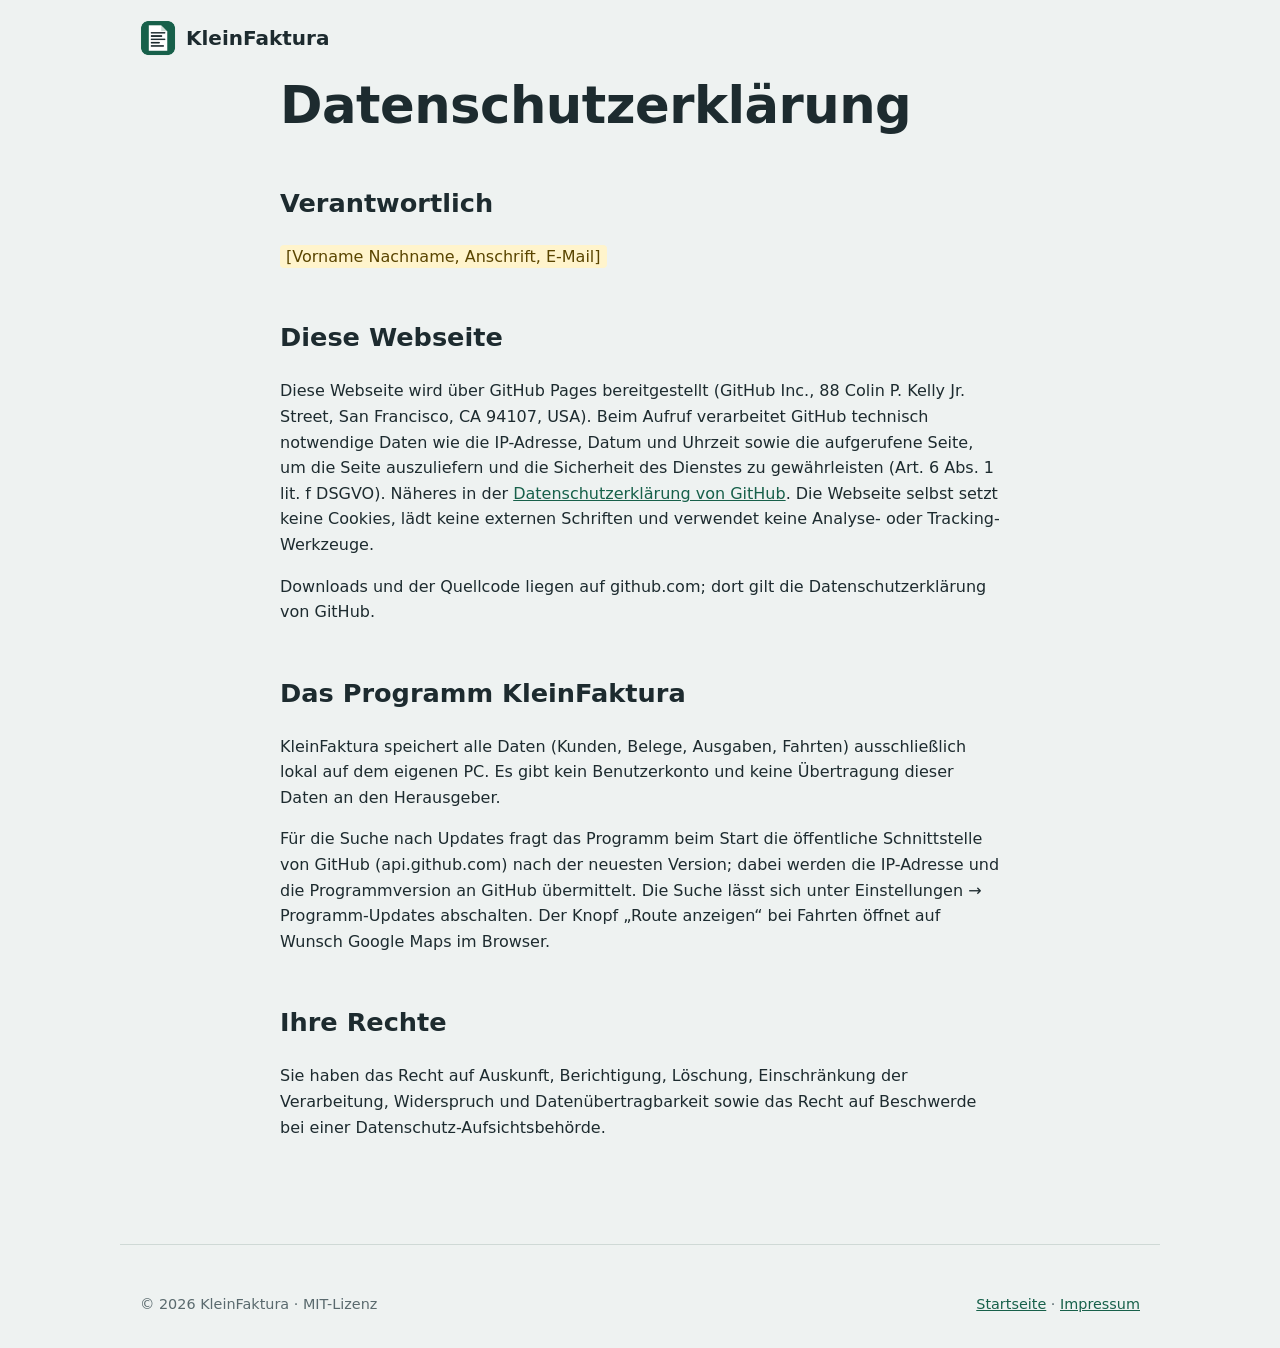
==== site/datenschutz.html @ 70b5de1a "KleinFaktura 2.0.0 Kostenloses Rechnungsprogramm für Kleinunternehmer unter Windows (MIT-Lizenz).  C" ====
<!doctype html>
<html lang="de">
<head>
<meta charset="utf-8">
<meta name="viewport" content="width=device-width, initial-scale=1">
<title>Datenschutz – KleinFaktura</title>
<meta name="robots" content="noindex">
<link rel="icon" href="icon.png">
<link rel="stylesheet" href="style.css">
</head>
<body>
<header class="wrap top">
  <a class="brand" href="./"><img src="icon.png" alt="" width="36" height="36"> KleinFaktura</a>
</header>
<main class="wrap legal">
  <h1>Datenschutzerklärung</h1>

  <h2>Verantwortlich</h2>
  <!-- AUSFÜLLEN: identisch mit dem Impressum. -->
  <p><span class="todo">[Vorname Nachname, Anschrift, E-Mail]</span></p>

  <h2>Diese Webseite</h2>
  <p>Diese Webseite wird über GitHub Pages bereitgestellt (GitHub Inc., 88 Colin P. Kelly Jr. Street,
    San Francisco, CA 94107, USA). Beim Aufruf verarbeitet GitHub technisch notwendige Daten wie die IP-Adresse,
    Datum und Uhrzeit sowie die aufgerufene Seite, um die Seite auszuliefern und die Sicherheit des Dienstes zu
    gewährleisten (Art. 6 Abs. 1 lit. f DSGVO). Näheres in der
    <a href="https://docs.github.com/de/site-policy/privacy-policies/github-general-privacy-statement">Datenschutzerklärung
    von GitHub</a>. Die Webseite selbst setzt keine Cookies, lädt keine externen Schriften und verwendet keine
    Analyse- oder Tracking-Werkzeuge.</p>
  <p>Downloads und der Quellcode liegen auf github.com; dort gilt die Datenschutzerklärung von GitHub.</p>

  <h2>Das Programm KleinFaktura</h2>
  <p>KleinFaktura speichert alle Daten (Kunden, Belege, Ausgaben, Fahrten) ausschließlich lokal auf dem eigenen
    PC. Es gibt kein Benutzerkonto und keine Übertragung dieser Daten an den Herausgeber.</p>
  <p>Für die Suche nach Updates fragt das Programm beim Start die öffentliche Schnittstelle von GitHub
    (api.github.com) nach der neuesten Version; dabei werden die IP-Adresse und die Programmversion an GitHub
    übermittelt. Die Suche lässt sich unter Einstellungen → Programm-Updates abschalten. Der Knopf „Route anzeigen“
    bei Fahrten öffnet auf Wunsch Google Maps im Browser.</p>

  <h2>Ihre Rechte</h2>
  <p>Sie haben das Recht auf Auskunft, Berichtigung, Löschung, Einschränkung der Verarbeitung, Widerspruch und
    Datenübertragbarkeit sowie das Recht auf Beschwerde bei einer Datenschutz-Aufsichtsbehörde.</p>
</main>
<footer class="wrap foot">
  <span>© 2026 KleinFaktura · MIT-Lizenz</span>
  <span><a href="./">Startseite</a> · <a href="impressum.html">Impressum</a></span>
</footer>
</body>
</html>
---- site/style.css ----
:root {
  --ground: #EEF2F1; --surface: #FFFFFF; --ink: #1D2B2F; --ink-2: #5A6A6E; --line: #CFD9D6;
  --action: #17604A; --action-hover: #0F4D3B; --tint: #DCEBE5;
}
@media (prefers-color-scheme: dark) {
  :root { --ground: #131A1C; --surface: #1B2427; --ink: #E4ECEA; --ink-2: #9FB0AD; --line: #2D3A3D;
          --action: #2E8A6C; --action-hover: #3AA07F; --tint: #1E3A31; }
}
* { box-sizing: border-box; }
body { margin: 0; background: var(--ground); color: var(--ink);
       font: 16px/1.6 "Segoe UI", system-ui, -apple-system, sans-serif; }
a { color: var(--action); }
.wrap { max-width: 1040px; margin: 0 auto; padding: 0 20px; }
.top { display: flex; align-items: center; justify-content: space-between; padding-top: 20px; padding-bottom: 20px;
       flex-wrap: wrap; gap: 12px; }
.brand { display: flex; align-items: center; gap: 10px; font-weight: 700; font-size: 1.25rem; color: var(--ink);
         text-decoration: none; }
nav a { margin-left: 20px; color: var(--ink-2); text-decoration: none; }
nav a:first-child { margin-left: 0; }
nav a:hover { color: var(--ink); }
.hero { padding-top: 56px; padding-bottom: 56px; }
h1 { font-size: clamp(2rem, 5vw, 3.2rem); line-height: 1.15; margin: 0 0 20px; letter-spacing: -0.01em; }
h2 { font-size: 1.6rem; margin: 48px 0 20px; }
h3 { font-size: 1.05rem; margin: 0 0 6px; }
.lead { font-size: 1.15rem; color: var(--ink-2); max-width: 680px; margin: 0 0 28px; }
.actions { display: flex; flex-wrap: wrap; gap: 12px; margin: 0 0 14px; }
.btn { display: inline-block; padding: 11px 20px; border-radius: 8px; border: 1px solid var(--line);
       background: var(--surface); color: var(--ink); text-decoration: none; font-weight: 600; }
.btn.primary { background: var(--action); border-color: var(--action); color: #fff; }
.btn.primary:hover { background: var(--action-hover); }
.fine { color: var(--ink-2); font-size: 0.9rem; margin: 0; }
.grid { display: grid; grid-template-columns: repeat(auto-fill, minmax(280px, 1fr)); gap: 16px; }
.grid article { background: var(--surface); border: 1px solid var(--line); border-radius: 10px; padding: 18px 20px; }
.grid p { margin: 0; color: var(--ink-2); font-size: 0.95rem; }
.steps { padding-left: 22px; }
.steps li { margin-bottom: 8px; }
code { background: var(--tint); padding: 1px 6px; border-radius: 4px; font-size: 0.9em; }
.note p { background: var(--tint); border-radius: 10px; padding: 16px 20px; margin: 0; }
.foot { display: flex; justify-content: space-between; flex-wrap: wrap; gap: 12px; color: var(--ink-2);
        font-size: 0.9rem; padding-top: 48px; padding-bottom: 32px; margin-top: 48px; border-top: 1px solid var(--line); }
.legal { max-width: 760px; padding-bottom: 40px; }
.todo { background: #FFF4CC; color: #5A4500; padding: 2px 6px; border-radius: 4px; }
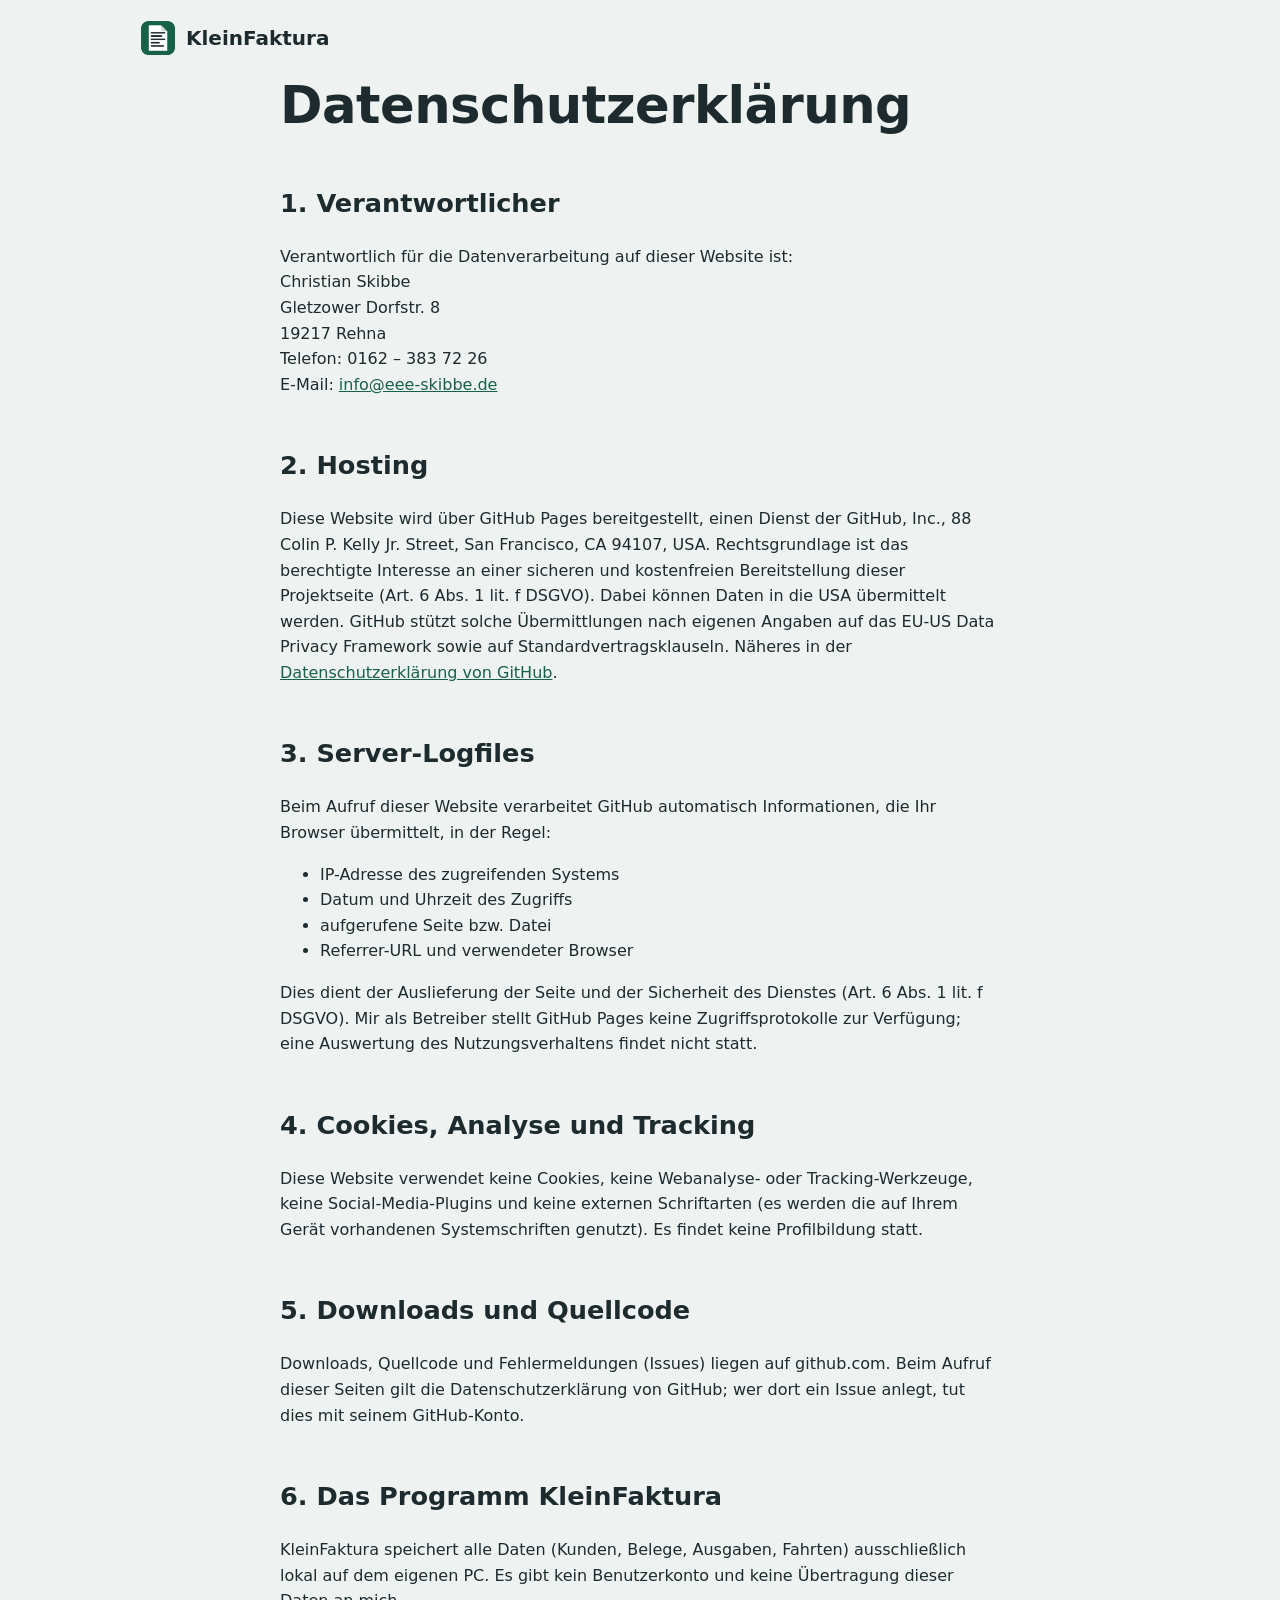
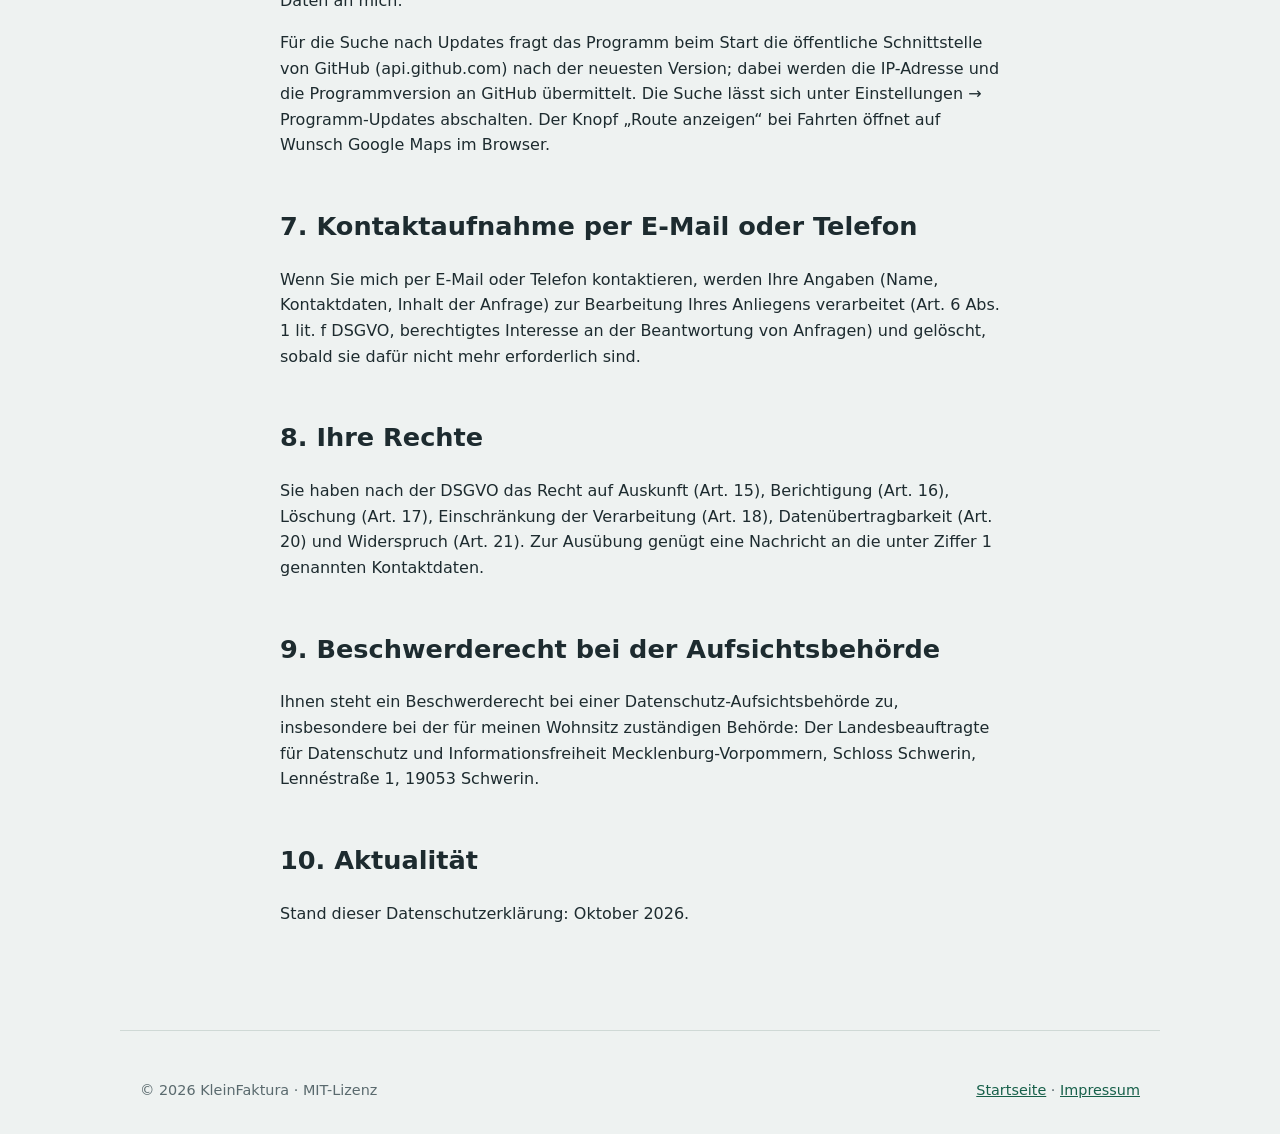
==== commit 03ceb569: "Impressum und Datenschutz ausgefüllt Co-Authored-By: Claude Opus 5.5 <noreply@anthropic.com>" ====
--- a/site/datenschutz.html
+++ b/site/datenschutz.html
@@ -15,31 +15,70 @@
 <main class="wrap legal">
   <h1>Datenschutzerklärung</h1>
 
-  <h2>Verantwortlich</h2>
-  <!-- AUSFÜLLEN: identisch mit dem Impressum. -->
-  <p><span class="todo">[Vorname Nachname, Anschrift, E-Mail]</span></p>
+  <h2>1. Verantwortlicher</h2>
+  <p>Verantwortlich für die Datenverarbeitung auf dieser Website ist:<br>
+    Christian Skibbe<br>
+    Gletzower Dorfstr. 8<br>
+    19217 Rehna<br>
+    Telefon: 0162 – 383 72 26<br>
+    E-Mail: <a href="mailto:info@eee-skibbe.de">info@eee-skibbe.de</a></p>
 
-  <h2>Diese Webseite</h2>
-  <p>Diese Webseite wird über GitHub Pages bereitgestellt (GitHub Inc., 88 Colin P. Kelly Jr. Street,
-    San Francisco, CA 94107, USA). Beim Aufruf verarbeitet GitHub technisch notwendige Daten wie die IP-Adresse,
-    Datum und Uhrzeit sowie die aufgerufene Seite, um die Seite auszuliefern und die Sicherheit des Dienstes zu
-    gewährleisten (Art. 6 Abs. 1 lit. f DSGVO). Näheres in der
+  <h2>2. Hosting</h2>
+  <p>Diese Website wird über GitHub Pages bereitgestellt, einen Dienst der GitHub, Inc., 88 Colin P. Kelly Jr.
+    Street, San Francisco, CA 94107, USA. Rechtsgrundlage ist das berechtigte Interesse an einer sicheren und
+    kostenfreien Bereitstellung dieser Projektseite (Art. 6 Abs. 1 lit. f DSGVO). Dabei können Daten in die USA
+    übermittelt werden. GitHub stützt solche Übermittlungen nach eigenen Angaben auf das EU-US Data Privacy
+    Framework sowie auf Standardvertragsklauseln. Näheres in der
     <a href="https://docs.github.com/de/site-policy/privacy-policies/github-general-privacy-statement">Datenschutzerklärung
-    von GitHub</a>. Die Webseite selbst setzt keine Cookies, lädt keine externen Schriften und verwendet keine
-    Analyse- oder Tracking-Werkzeuge.</p>
-  <p>Downloads und der Quellcode liegen auf github.com; dort gilt die Datenschutzerklärung von GitHub.</p>
+    von GitHub</a>.</p>
 
-  <h2>Das Programm KleinFaktura</h2>
+  <h2>3. Server-Logfiles</h2>
+  <p>Beim Aufruf dieser Website verarbeitet GitHub automatisch Informationen, die Ihr Browser übermittelt, in der
+    Regel:</p>
+  <ul>
+    <li>IP-Adresse des zugreifenden Systems</li>
+    <li>Datum und Uhrzeit des Zugriffs</li>
+    <li>aufgerufene Seite bzw. Datei</li>
+    <li>Referrer-URL und verwendeter Browser</li>
+  </ul>
+  <p>Dies dient der Auslieferung der Seite und der Sicherheit des Dienstes (Art. 6 Abs. 1 lit. f DSGVO).
+    Mir als Betreiber stellt GitHub Pages keine Zugriffsprotokolle zur Verfügung; eine Auswertung des
+    Nutzungsverhaltens findet nicht statt.</p>
+
+  <h2>4. Cookies, Analyse und Tracking</h2>
+  <p>Diese Website verwendet keine Cookies, keine Webanalyse- oder Tracking-Werkzeuge, keine Social-Media-Plugins
+    und keine externen Schriftarten (es werden die auf Ihrem Gerät vorhandenen Systemschriften genutzt). Es findet
+    keine Profilbildung statt.</p>
+
+  <h2>5. Downloads und Quellcode</h2>
+  <p>Downloads, Quellcode und Fehlermeldungen (Issues) liegen auf github.com. Beim Aufruf dieser Seiten gilt die
+    Datenschutzerklärung von GitHub; wer dort ein Issue anlegt, tut dies mit seinem GitHub-Konto.</p>
+
+  <h2>6. Das Programm KleinFaktura</h2>
   <p>KleinFaktura speichert alle Daten (Kunden, Belege, Ausgaben, Fahrten) ausschließlich lokal auf dem eigenen
-    PC. Es gibt kein Benutzerkonto und keine Übertragung dieser Daten an den Herausgeber.</p>
+    PC. Es gibt kein Benutzerkonto und keine Übertragung dieser Daten an mich.</p>
   <p>Für die Suche nach Updates fragt das Programm beim Start die öffentliche Schnittstelle von GitHub
     (api.github.com) nach der neuesten Version; dabei werden die IP-Adresse und die Programmversion an GitHub
-    übermittelt. Die Suche lässt sich unter Einstellungen → Programm-Updates abschalten. Der Knopf „Route anzeigen“
-    bei Fahrten öffnet auf Wunsch Google Maps im Browser.</p>
+    übermittelt. Die Suche lässt sich unter Einstellungen → Programm-Updates abschalten. Der Knopf
+    „Route anzeigen“ bei Fahrten öffnet auf Wunsch Google Maps im Browser.</p>
 
-  <h2>Ihre Rechte</h2>
-  <p>Sie haben das Recht auf Auskunft, Berichtigung, Löschung, Einschränkung der Verarbeitung, Widerspruch und
-    Datenübertragbarkeit sowie das Recht auf Beschwerde bei einer Datenschutz-Aufsichtsbehörde.</p>
+  <h2>7. Kontaktaufnahme per E-Mail oder Telefon</h2>
+  <p>Wenn Sie mich per E-Mail oder Telefon kontaktieren, werden Ihre Angaben (Name, Kontaktdaten, Inhalt der
+    Anfrage) zur Bearbeitung Ihres Anliegens verarbeitet (Art. 6 Abs. 1 lit. f DSGVO, berechtigtes Interesse an
+    der Beantwortung von Anfragen) und gelöscht, sobald sie dafür nicht mehr erforderlich sind.</p>
+
+  <h2>8. Ihre Rechte</h2>
+  <p>Sie haben nach der DSGVO das Recht auf Auskunft (Art. 15), Berichtigung (Art. 16), Löschung (Art. 17),
+    Einschränkung der Verarbeitung (Art. 18), Datenübertragbarkeit (Art. 20) und Widerspruch (Art. 21). Zur
+    Ausübung genügt eine Nachricht an die unter Ziffer 1 genannten Kontaktdaten.</p>
+
+  <h2>9. Beschwerderecht bei der Aufsichtsbehörde</h2>
+  <p>Ihnen steht ein Beschwerderecht bei einer Datenschutz-Aufsichtsbehörde zu, insbesondere bei der für meinen
+    Wohnsitz zuständigen Behörde: Der Landesbeauftragte für Datenschutz und Informationsfreiheit
+    Mecklenburg-Vorpommern, Schloss Schwerin, Lennéstraße 1, 19053 Schwerin.</p>
+
+  <h2>10. Aktualität</h2>
+  <p>Stand dieser Datenschutzerklärung: Oktober 2026.</p>
 </main>
 <footer class="wrap foot">
   <span>© 2026 KleinFaktura · MIT-Lizenz</span>
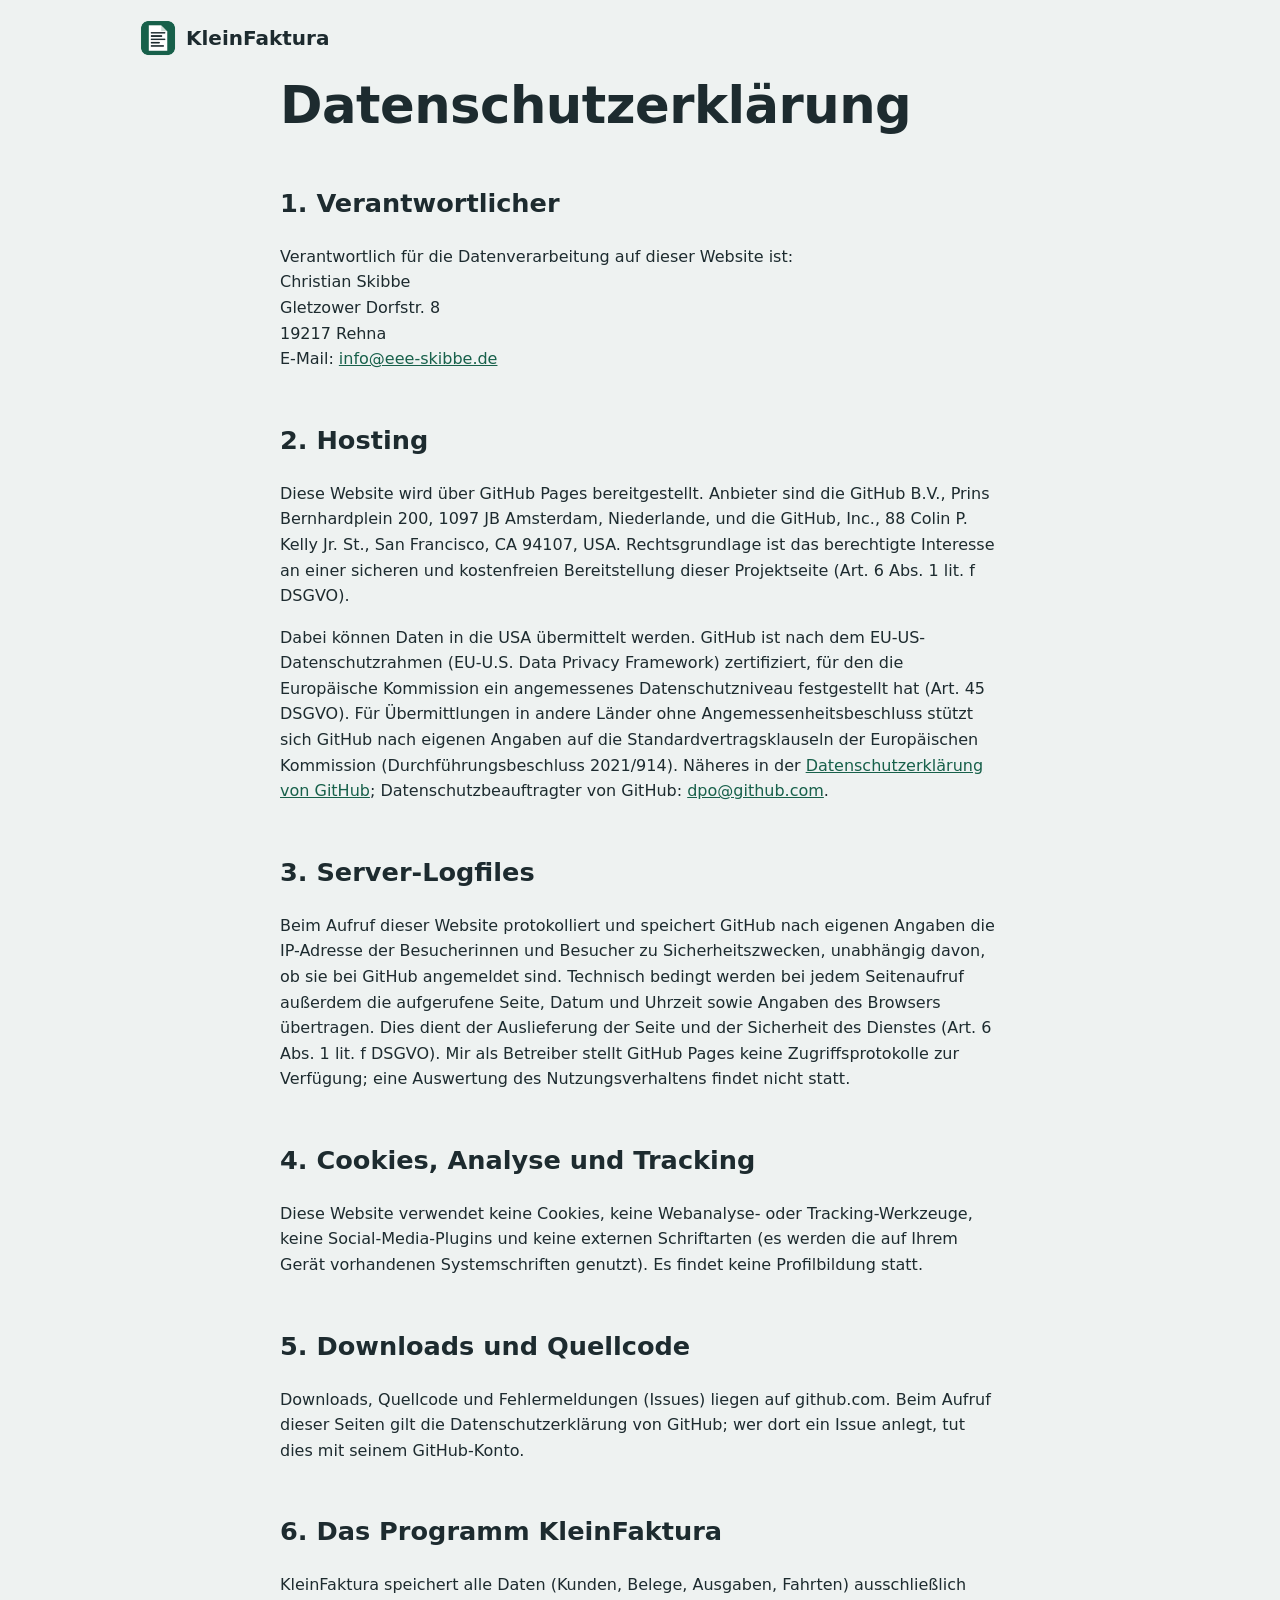
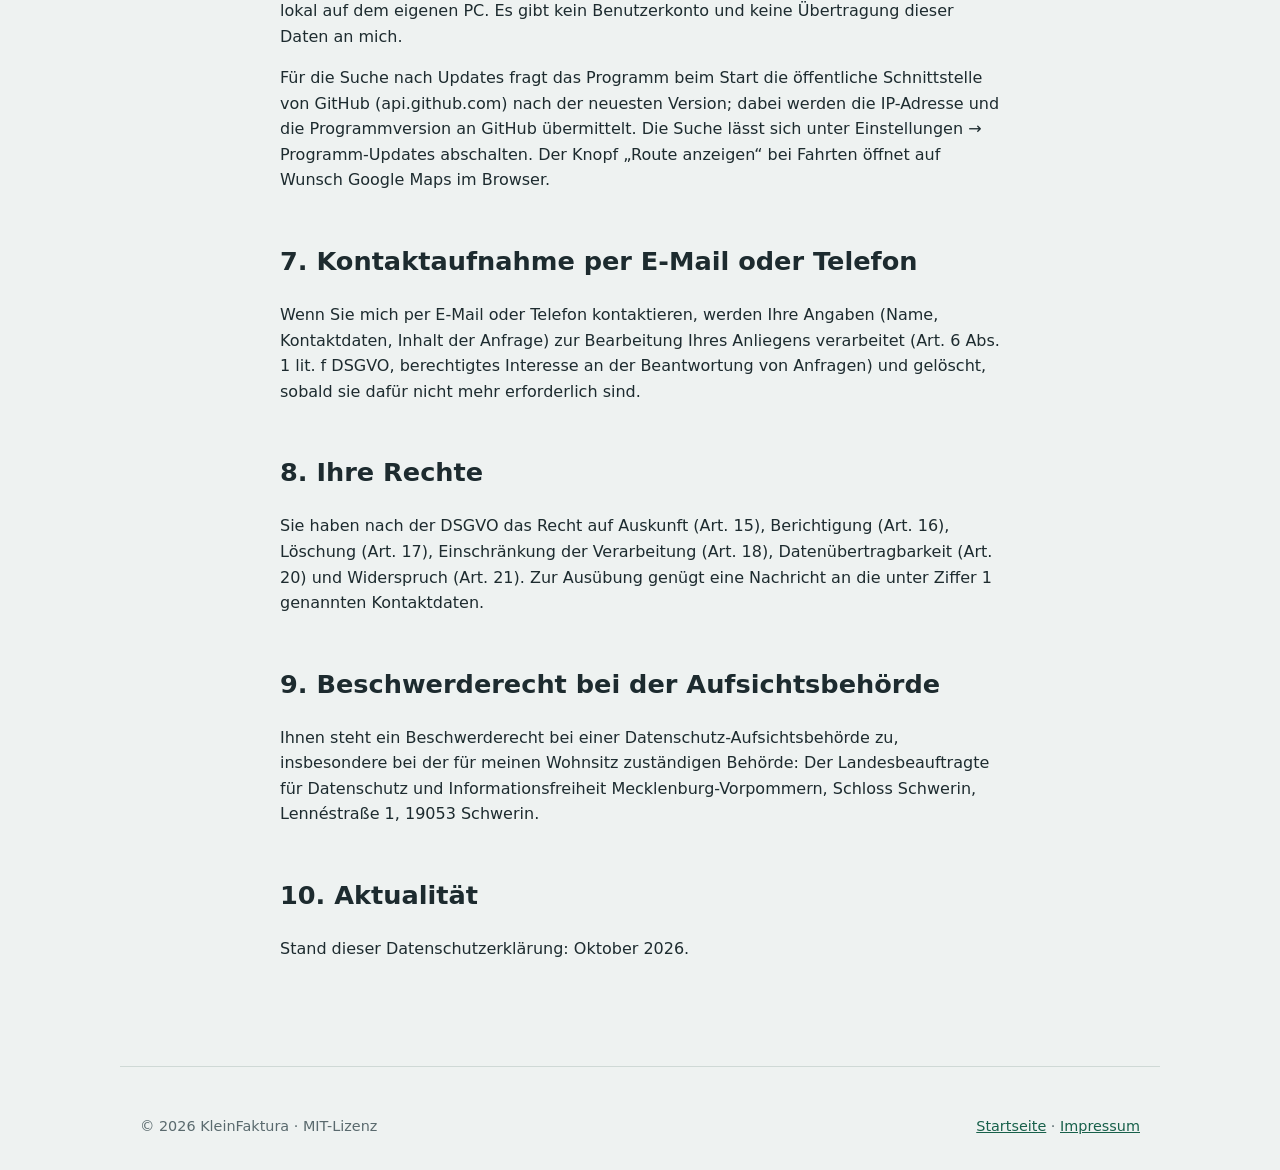
==== commit c1ccebaa: "Rechtstexte: ohne Telefon, Hosting-Angaben nach GitHub-Dokumentation Co-Authored-By: Claude Opus 5.5" ====
--- a/site/datenschutz.html
+++ b/site/datenschutz.html
@@ -20,30 +20,28 @@
     Christian Skibbe<br>
     Gletzower Dorfstr. 8<br>
     19217 Rehna<br>
-    Telefon: 0162 – 383 72 26<br>
     E-Mail: <a href="mailto:info@eee-skibbe.de">info@eee-skibbe.de</a></p>
 
   <h2>2. Hosting</h2>
-  <p>Diese Website wird über GitHub Pages bereitgestellt, einen Dienst der GitHub, Inc., 88 Colin P. Kelly Jr.
-    Street, San Francisco, CA 94107, USA. Rechtsgrundlage ist das berechtigte Interesse an einer sicheren und
-    kostenfreien Bereitstellung dieser Projektseite (Art. 6 Abs. 1 lit. f DSGVO). Dabei können Daten in die USA
-    übermittelt werden. GitHub stützt solche Übermittlungen nach eigenen Angaben auf das EU-US Data Privacy
-    Framework sowie auf Standardvertragsklauseln. Näheres in der
+  <p>Diese Website wird über GitHub Pages bereitgestellt. Anbieter sind die GitHub B.V., Prins Bernhardplein 200,
+    1097 JB Amsterdam, Niederlande, und die GitHub, Inc., 88 Colin P. Kelly Jr. St., San Francisco, CA 94107, USA.
+    Rechtsgrundlage ist das berechtigte Interesse an einer sicheren und kostenfreien Bereitstellung dieser
+    Projektseite (Art. 6 Abs. 1 lit. f DSGVO).</p>
+  <p>Dabei können Daten in die USA übermittelt werden. GitHub ist nach dem EU-US-Datenschutzrahmen
+    (EU-U.S. Data Privacy Framework) zertifiziert, für den die Europäische Kommission ein angemessenes
+    Datenschutzniveau festgestellt hat (Art. 45 DSGVO). Für Übermittlungen in andere Länder ohne
+    Angemessenheitsbeschluss stützt sich GitHub nach eigenen Angaben auf die Standardvertragsklauseln der
+    Europäischen Kommission (Durchführungsbeschluss 2021/914). Näheres in der
     <a href="https://docs.github.com/de/site-policy/privacy-policies/github-general-privacy-statement">Datenschutzerklärung
-    von GitHub</a>.</p>
+    von GitHub</a>; Datenschutzbeauftragter von GitHub: <a href="mailto:dpo@github.com">dpo@github.com</a>.</p>
 
   <h2>3. Server-Logfiles</h2>
-  <p>Beim Aufruf dieser Website verarbeitet GitHub automatisch Informationen, die Ihr Browser übermittelt, in der
-    Regel:</p>
-  <ul>
-    <li>IP-Adresse des zugreifenden Systems</li>
-    <li>Datum und Uhrzeit des Zugriffs</li>
-    <li>aufgerufene Seite bzw. Datei</li>
-    <li>Referrer-URL und verwendeter Browser</li>
-  </ul>
-  <p>Dies dient der Auslieferung der Seite und der Sicherheit des Dienstes (Art. 6 Abs. 1 lit. f DSGVO).
-    Mir als Betreiber stellt GitHub Pages keine Zugriffsprotokolle zur Verfügung; eine Auswertung des
-    Nutzungsverhaltens findet nicht statt.</p>
+  <p>Beim Aufruf dieser Website protokolliert und speichert GitHub nach eigenen Angaben die IP-Adresse der
+    Besucherinnen und Besucher zu Sicherheitszwecken, unabhängig davon, ob sie bei GitHub angemeldet sind.
+    Technisch bedingt werden bei jedem Seitenaufruf außerdem die aufgerufene Seite, Datum und Uhrzeit sowie
+    Angaben des Browsers übertragen. Dies dient der Auslieferung der Seite und der Sicherheit des Dienstes
+    (Art. 6 Abs. 1 lit. f DSGVO). Mir als Betreiber stellt GitHub Pages keine Zugriffsprotokolle zur Verfügung;
+    eine Auswertung des Nutzungsverhaltens findet nicht statt.</p>
 
   <h2>4. Cookies, Analyse und Tracking</h2>
   <p>Diese Website verwendet keine Cookies, keine Webanalyse- oder Tracking-Werkzeuge, keine Social-Media-Plugins
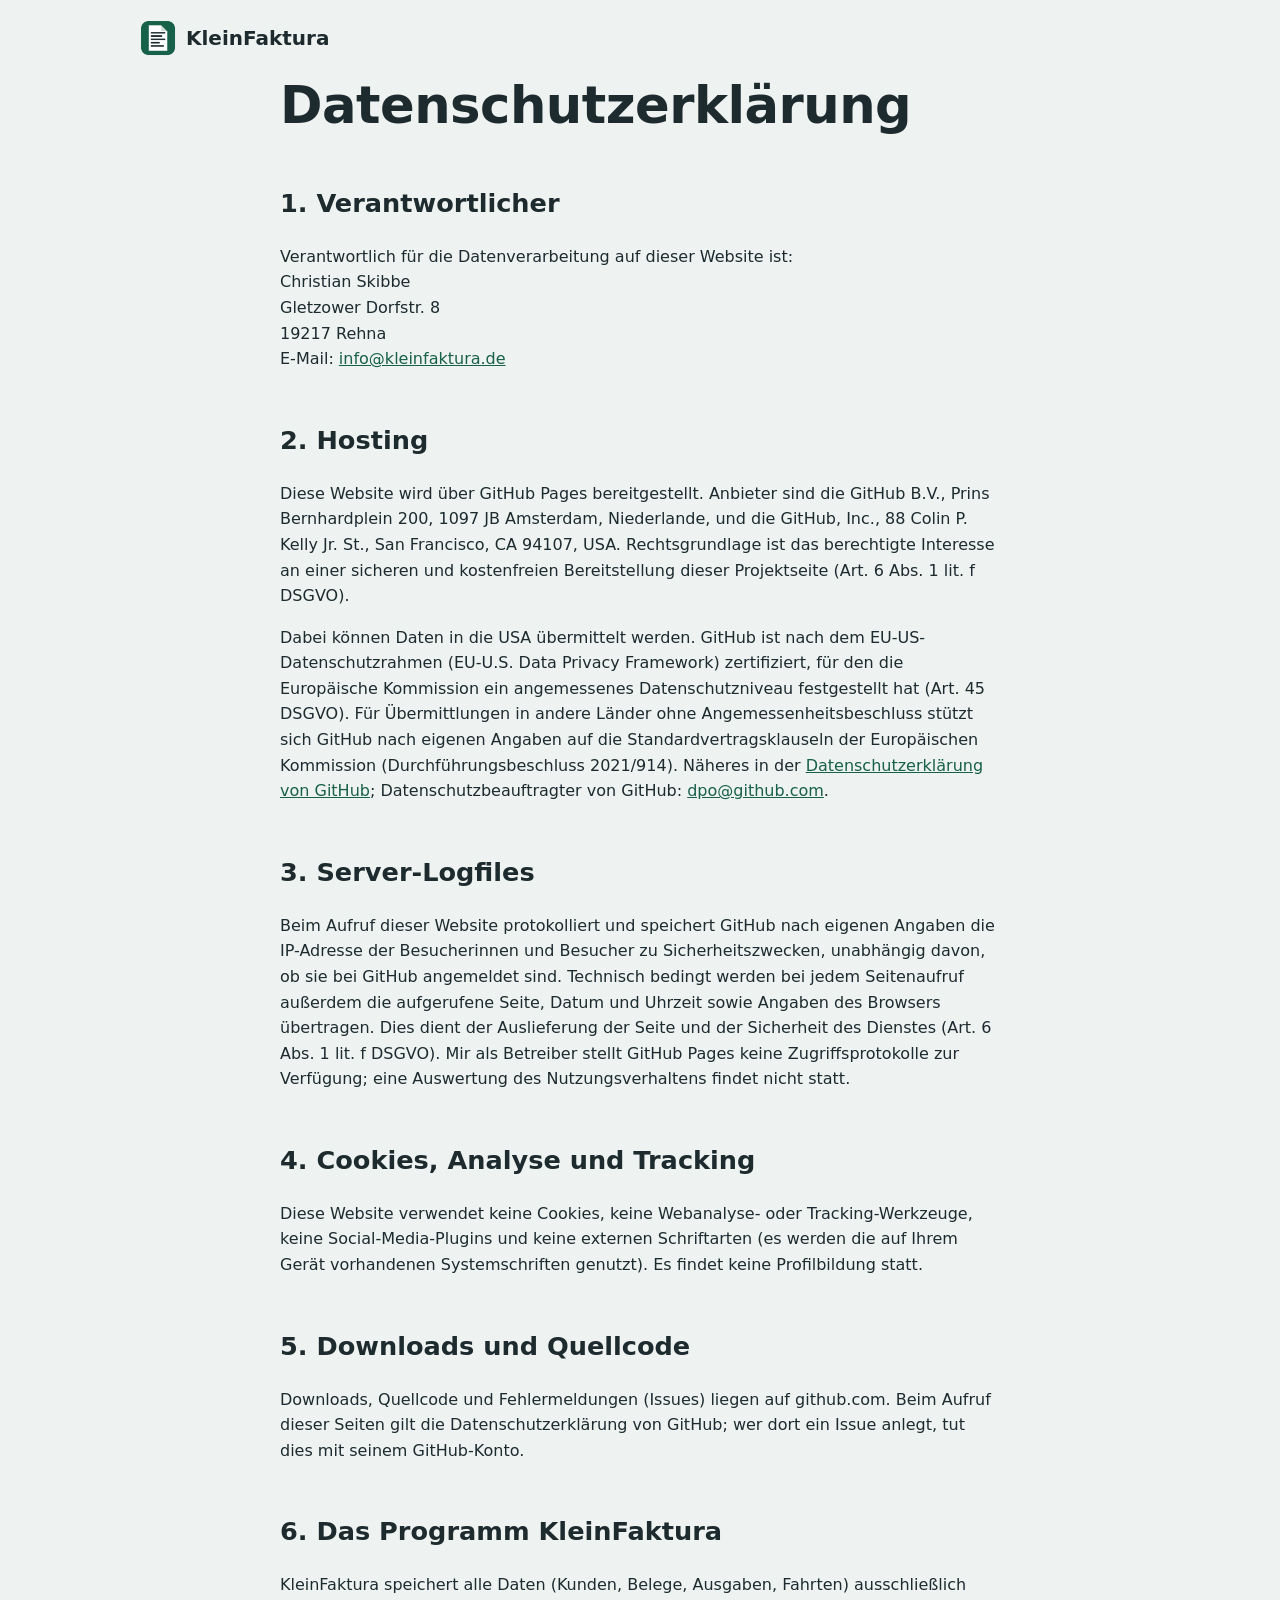
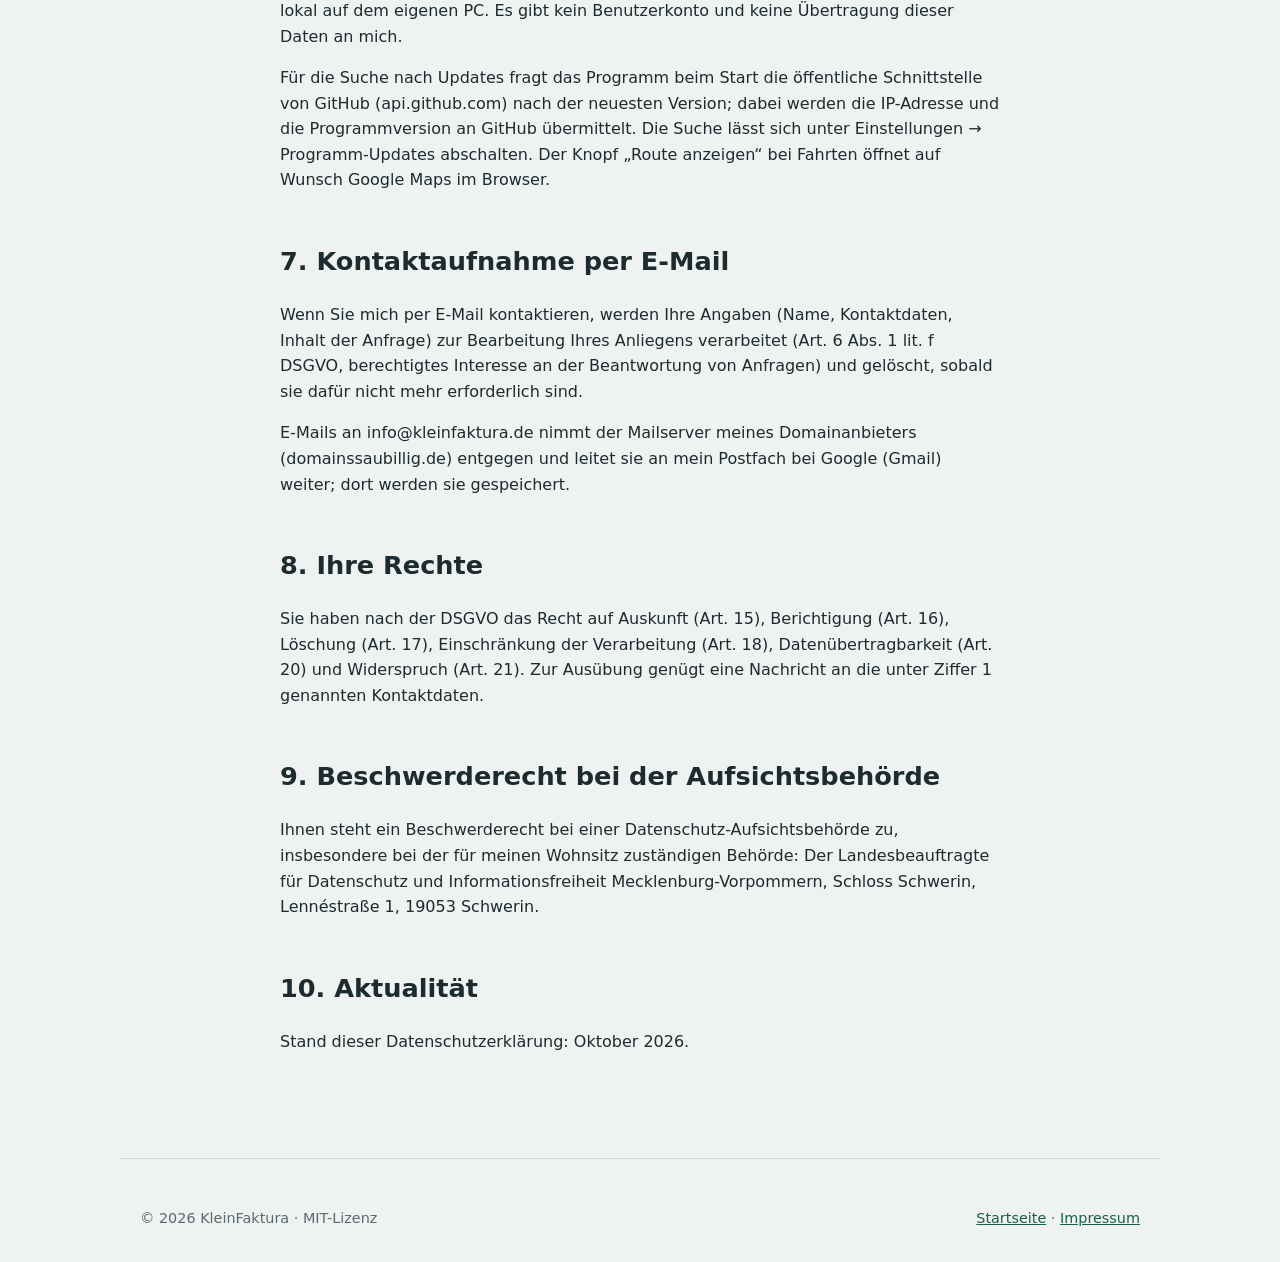
==== commit b29936a6: "Kontakt-E-Mail info@kleinfaktura.de, Weiterleitung in der Datenschutzerklärung Co-Authored-By: Claud" ====
--- a/site/datenschutz.html
+++ b/site/datenschutz.html
@@ -20,7 +20,7 @@
     Christian Skibbe<br>
     Gletzower Dorfstr. 8<br>
     19217 Rehna<br>
-    E-Mail: <a href="mailto:info@eee-skibbe.de">info@eee-skibbe.de</a></p>
+    E-Mail: <a href="mailto:info@kleinfaktura.de">info@kleinfaktura.de</a></p>
 
   <h2>2. Hosting</h2>
   <p>Diese Website wird über GitHub Pages bereitgestellt. Anbieter sind die GitHub B.V., Prins Bernhardplein 200,
@@ -60,10 +60,12 @@
     übermittelt. Die Suche lässt sich unter Einstellungen → Programm-Updates abschalten. Der Knopf
     „Route anzeigen“ bei Fahrten öffnet auf Wunsch Google Maps im Browser.</p>
 
-  <h2>7. Kontaktaufnahme per E-Mail oder Telefon</h2>
-  <p>Wenn Sie mich per E-Mail oder Telefon kontaktieren, werden Ihre Angaben (Name, Kontaktdaten, Inhalt der
-    Anfrage) zur Bearbeitung Ihres Anliegens verarbeitet (Art. 6 Abs. 1 lit. f DSGVO, berechtigtes Interesse an
-    der Beantwortung von Anfragen) und gelöscht, sobald sie dafür nicht mehr erforderlich sind.</p>
+  <h2>7. Kontaktaufnahme per E-Mail</h2>
+  <p>Wenn Sie mich per E-Mail kontaktieren, werden Ihre Angaben (Name, Kontaktdaten, Inhalt der Anfrage) zur
+    Bearbeitung Ihres Anliegens verarbeitet (Art. 6 Abs. 1 lit. f DSGVO, berechtigtes Interesse an der
+    Beantwortung von Anfragen) und gelöscht, sobald sie dafür nicht mehr erforderlich sind.</p>
+  <p>E-Mails an info@kleinfaktura.de nimmt der Mailserver meines Domainanbieters (domainssaubillig.de) entgegen
+    und leitet sie an mein Postfach bei Google (Gmail) weiter; dort werden sie gespeichert.</p>
 
   <h2>8. Ihre Rechte</h2>
   <p>Sie haben nach der DSGVO das Recht auf Auskunft (Art. 15), Berichtigung (Art. 16), Löschung (Art. 17),
